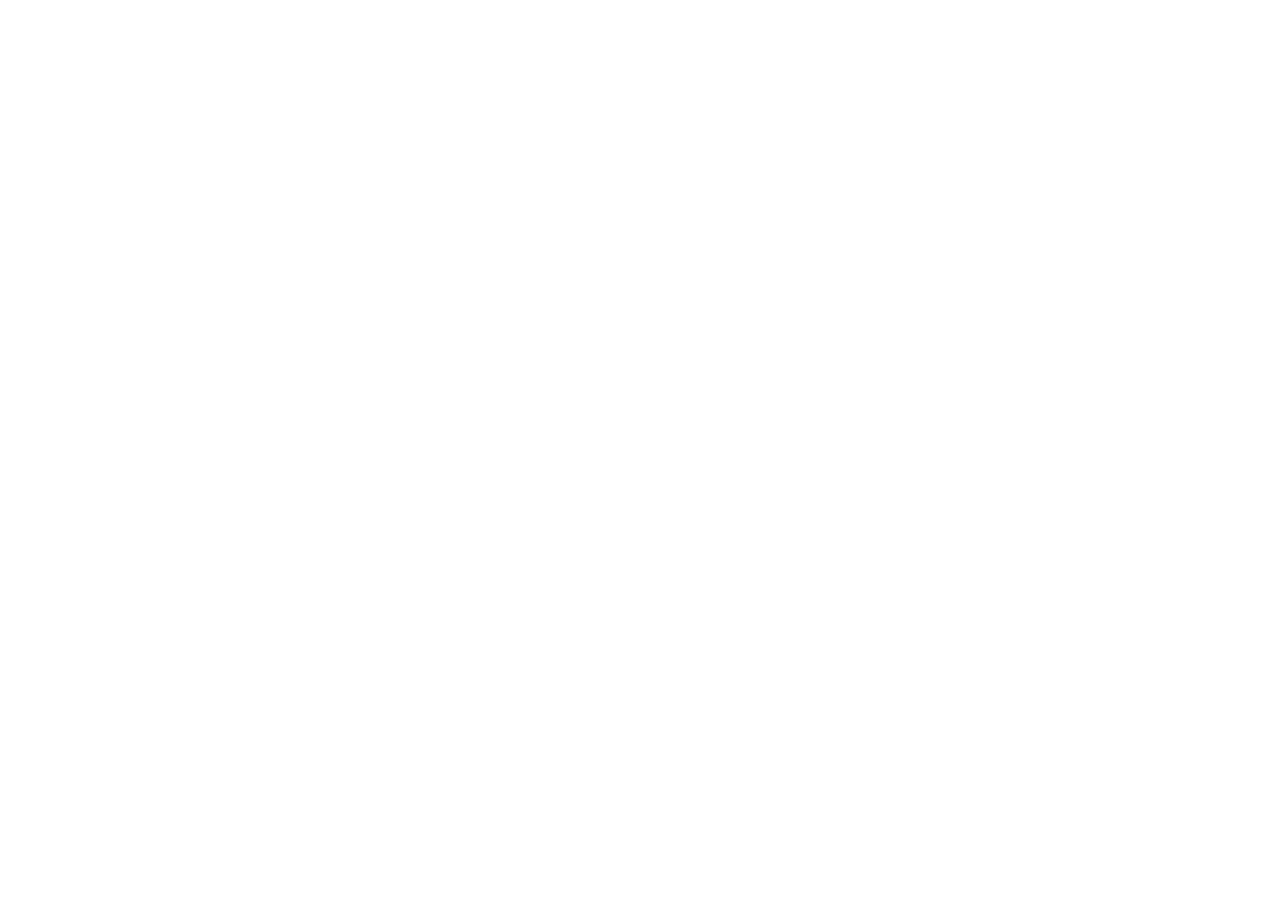
==== index.html @ e8514949 "Initial commit" ====
<!DOCTYPE html>
<html lang="en">
<head>
  <meta charset="UTF-8">
  <meta http-equiv="X-UA-Compatible" content="IE=edge">
  <meta name="viewport" content="width=device-width, initial-scale=1.0">
  <title>m2-entrega-blog-m2</title>
</head>
<body>
  
</body>
</html>
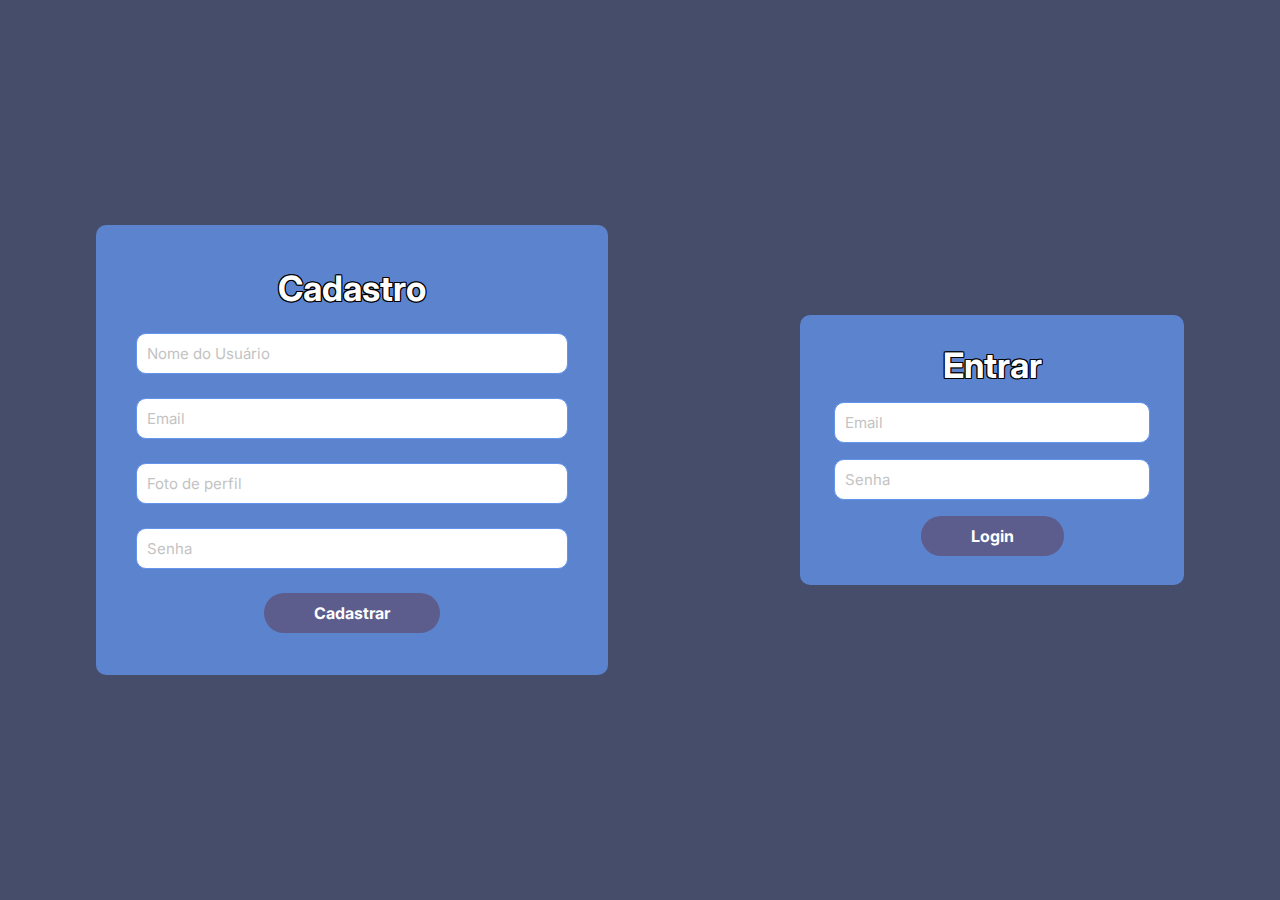
==== commit 19d20273: "Adicionado pagina index e css mobile first" ====
--- a/index.html
+++ b/index.html
@@ -4,9 +4,42 @@
   <meta charset="UTF-8">
   <meta http-equiv="X-UA-Compatible" content="IE=edge">
   <meta name="viewport" content="width=device-width, initial-scale=1.0">
+  <link rel="preconnect" href="https://fonts.googleapis.com">
+  <link rel="preconnect" href="https://fonts.gstatic.com" crossorigin>
+  <link href="https://fonts.googleapis.com/css2?family=Inter:wght@300;400;500;600;700&display=swap" rel="stylesheet">
+  <link rel="stylesheet" href="./src/styles/reset.css">
+  <link rel="stylesheet" href="./src/styles/style.css">
   <title>m2-entrega-blog-m2</title>
 </head>
 <body>
-  
+  <main class="main__container">
+    <div class="main__container__cadastro">
+      <form class="form__container__cadastro">
+        <h2>Cadastro</h2>
+
+        <input type="text" name="nomeCadastro" placeholder="Nome do Usuário">
+
+        <input type="email" name="emailCadastro" placeholder="Email">
+
+        <input type="text" name="imagemCadastro" placeholder="Foto de perfil">
+
+        <input type="password" name="senhaCadastro" placeholder="Senha">
+
+        <button type="submit">Cadastrar</button>
+      </form>
+    </div>
+
+    <div class="main__container__login">
+      <form class="form__container__login">
+        <h2>Entrar</h2>
+
+        <input type="email" name="emailLogin" placeholder="Email">
+
+        <input type="password" name="senhaLogin" placeholder="Senha">
+
+        <button type="submit">Login</button>
+      </form>
+    </div>
+  </main>
 </body>
 </html>--- a/src/styles/style.css
+++ b/src/styles/style.css
@@ -0,0 +1,132 @@
+.main__container{
+    background-color: var(--dark-blue);
+    width: 100vw;
+    height: 100vh;
+    display: flex;
+    flex-direction: column-reverse;
+    justify-content: space-around;
+    align-items: center;
+}
+
+.main__container__login{
+    width: 80%;
+    background-color: var(--blue-transparent);
+    height: 30%;
+    border-radius: 10px;
+    display: flex;
+    flex-direction: column;
+    justify-content: space-between;
+    align-items: center;
+    padding: 1rem;
+}
+
+.form__container__login{
+    display: flex;
+    flex-direction: column;
+    justify-content: center;
+    align-items: center;
+    gap: 1rem;
+    width: 100%;
+    height: 100%;
+}
+.form__container__login > h2{
+    font-size: 2.188rem;
+    color: var(--white);
+    font-weight: 700;
+    text-shadow: var(--outline)
+
+}
+.form__container__login > input{
+    padding: 10px;
+    width: 90%;
+    border-radius: 10px;
+    background-color: var(--white);
+    border: 1px solid var(--main-blue);
+    font-weight: 400;
+    font-size: 0.938rem;
+}
+.form__container__login > input::placeholder{
+    color: var(--light-grey);
+}
+.form__container__login > button{
+    border-radius: 20px;
+    background-color: var(--purple);
+    color: var(--white);
+    font-size: 1rem;
+    font-weight: 700;
+    padding: 10px 50px;
+}
+
+
+.main__container__cadastro{
+    width: 80%;
+    background-color: var(--blue-transparent);
+    height: 40%;
+    border-radius: 10px;
+    display: flex;
+    flex-direction: column;
+    justify-content: space-between;
+    align-items: center;
+    padding: 1rem;
+}
+
+.form__container__cadastro{
+    display: flex;
+    flex-direction: column;
+    justify-content: center;
+    align-items: center;
+    gap: 1rem;
+    width: 100%;
+    height: 100%;
+}
+
+.form__container__cadastro > h2{
+    font-size: 2.188rem;
+    color: var(--white);
+    font-weight: 700;
+    text-shadow: var(--outline)
+}
+
+.form__container__cadastro > input{
+    padding: 10px;
+    width: 90%;
+    border-radius: 10px;
+    background-color: var(--white);
+    border: 1px solid var(--main-blue);
+    font-weight: 400;
+    font-size: 0.938rem;
+}
+
+.form__container__cadastro > input::placeholder{
+    color: var(--light-grey);
+}
+
+.form__container__cadastro > button{
+    border-radius: 20px;
+    background-color: var(--purple);
+    color: var(--white);
+    font-size: 1rem;
+    font-weight: 700;
+    padding: 10px 50px;
+}
+
+@media (min-width: 1024px) {
+    .main__container{
+        flex-direction: row;
+    }
+
+    .main__container__login{
+        width: 30%;
+        height: 30%;
+
+    }
+
+    .main__container__cadastro{
+        width: 40%;
+        height: 50%;
+    }
+
+    .form__container__cadastro{
+        gap: 1.5rem
+    }
+}